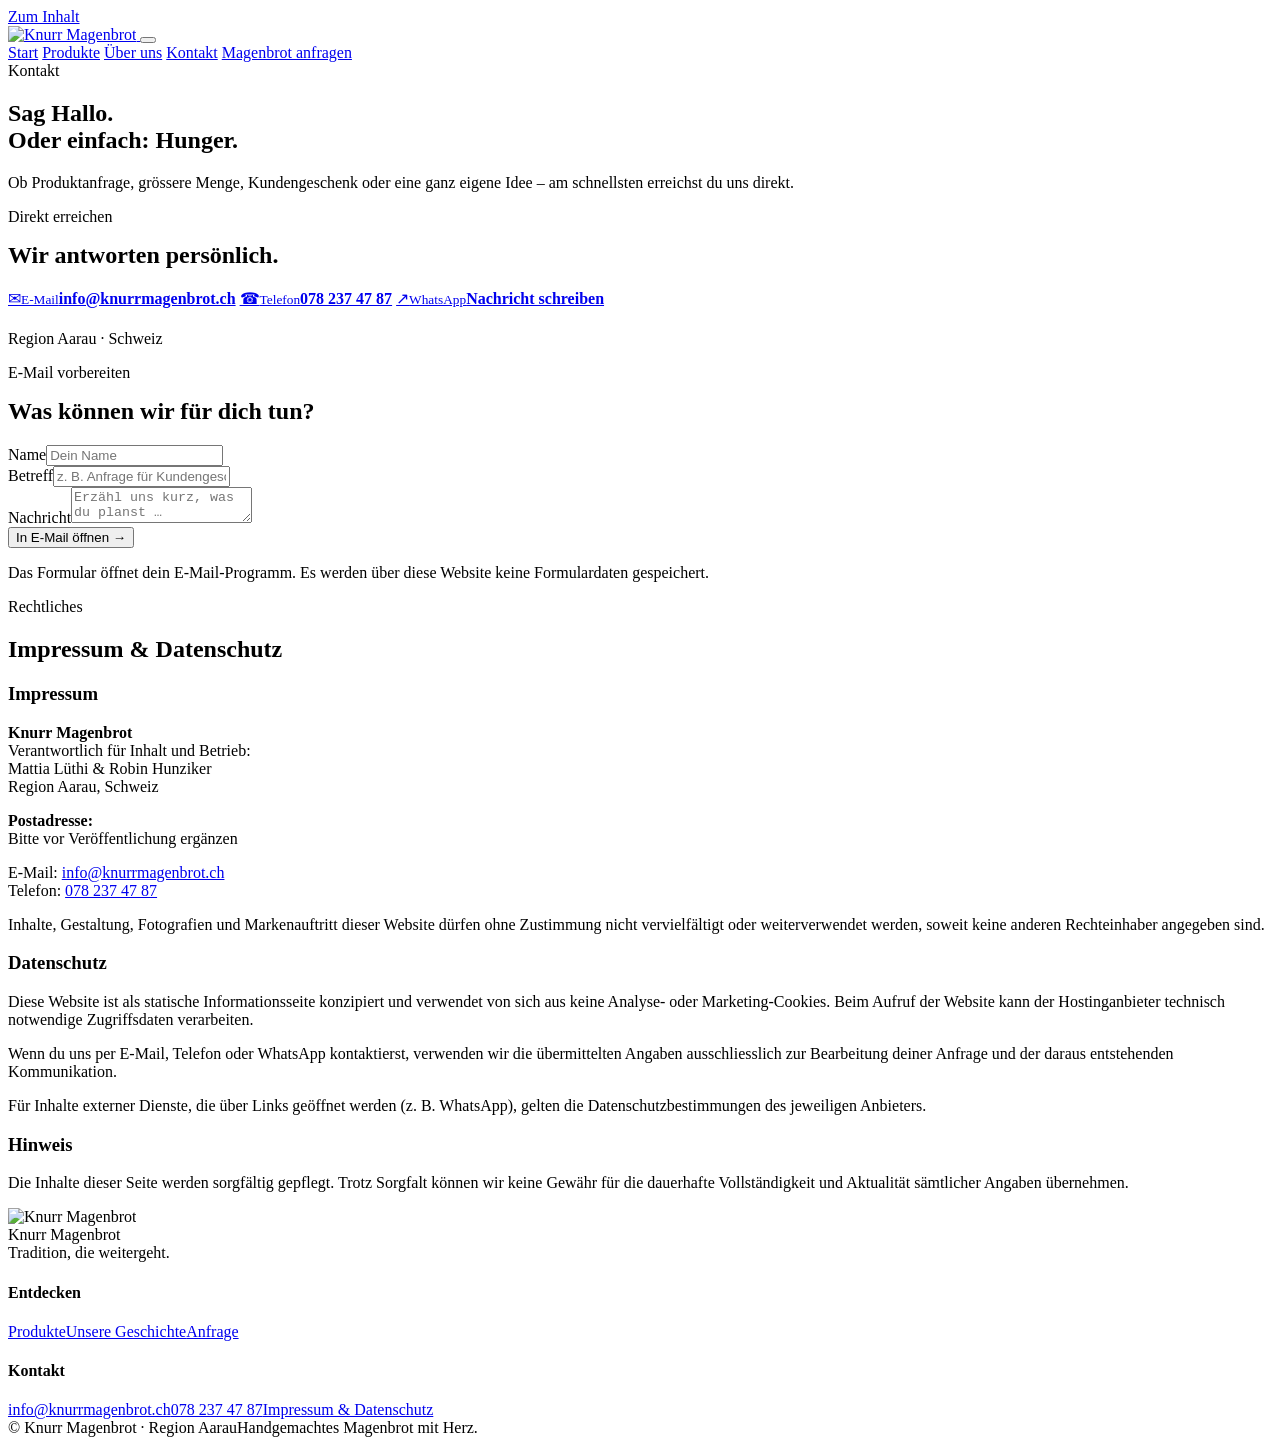
==== kontakt.html @ 4720be63 "Add files via upload" ====
<!doctype html>
<html lang="de">
<head>
  <meta charset="utf-8">
  <meta name="viewport" content="width=device-width,initial-scale=1">
  <meta name="theme-color" content="#5b0013">
  <meta name="description" content="Kontaktiere Knurr Magenbrot per E-Mail, Telefon oder WhatsApp.">
  <title>Kontakt | Knurr Magenbrot</title>
  <link rel="icon" href="assets/img/bear.webp">
  <link rel="stylesheet" href="assets/css/styles.css">
</head>
<body data-page="contact">
<a class="skip-link" href="#main">Zum Inhalt</a>
<header class="site-header">
  <div class="container nav">
    <a class="brand" href="index.html" aria-label="Knurr Magenbrot – Startseite">
      <img class="brand-logo" src="assets/img/logo-transparent.webp" alt="Knurr Magenbrot">
    </a>
    <button class="menu-btn" aria-label="Navigation öffnen" aria-expanded="false"><span></span></button>
    <nav class="nav-links" aria-label="Hauptnavigation">
      <a href="index.html" data-nav="home">Start</a>
      <a href="produkte.html" data-nav="products">Produkte</a>
      <a href="ueber-uns.html" data-nav="about">Über uns</a>
      <a href="kontakt.html" data-nav="contact">Kontakt</a>
      <a class="nav-cta" href="kontakt.html#anfrage">Magenbrot anfragen</a>
    </nav>
  </div>
</header>
<main id="main">
<section class="subhero"><div class="container subhero-grid"><div class="reveal"><span class="eyebrow">Kontakt</span><h1 class="h1">Sag Hallo.<br>Oder einfach: <span class="gold">Hunger.</span></h1><p class="lead">Ob Produktanfrage, grössere Menge, Kundengeschenk oder eine ganz eigene Idee – am schnellsten erreichst du uns direkt.</p></div></div></section>

<section class="section" id="anfrage"><div class="container contact-grid">
  <div class="panel contact-card reveal"><span class="eyebrow">Direkt erreichen</span><h2 class="h3" style="margin-top:1rem">Wir antworten persönlich.</h2>
    <a class="contact-method" href="mailto:info@knurrmagenbrot.ch"><span class="contact-icon">✉</span><span><small>E-Mail</small><strong>info@knurrmagenbrot.ch</strong></span></a>
    <a class="contact-method" href="tel:+41782374787"><span class="contact-icon">☎</span><span><small>Telefon</small><strong>078 237 47 87</strong></span></a>
    <a class="contact-method" href="https://wa.me/41782374787?text=Hallo%20Knurr%2C%20ich%20habe%20eine%20Anfrage%20zu%20eurem%20Magenbrot." target="_blank" rel="noopener"><span class="contact-icon">↗</span><span><small>WhatsApp</small><strong>Nachricht schreiben</strong></span></a>
    <p class="muted" style="margin-top:1.4rem">Region Aarau · Schweiz</p>
  </div>
  <form class="panel form reveal" id="contact-form"><span class="eyebrow">E-Mail vorbereiten</span><h2 class="h3" style="margin-top:1rem">Was können wir für dich tun?</h2>
    <div class="field"><label for="name">Name</label><input id="name" name="name" autocomplete="name" required placeholder="Dein Name"></div>
    <div class="field"><label for="subject">Betreff</label><input id="subject" name="subject" required placeholder="z. B. Anfrage für Kundengeschenke"></div>
    <div class="field"><label for="message">Nachricht</label><textarea id="message" name="message" required placeholder="Erzähl uns kurz, was du planst …"></textarea></div>
    <button class="btn btn-primary" type="submit">In E-Mail öffnen <span class="arrow">→</span></button>
    <p class="form-note">Das Formular öffnet dein E-Mail-Programm. Es werden über diese Website keine Formulardaten gespeichert.</p>
  </form>
</div></section>

<section class="section-sm"><div class="container panel legal reveal" id="impressum">
  <span class="eyebrow">Rechtliches</span><h2>Impressum & Datenschutz</h2>
  <div class="legal-grid">
    <div><h3>Impressum</h3><p><strong>Knurr Magenbrot</strong><br>Verantwortlich für Inhalt und Betrieb:<br>Mattia Lüthi & Robin Hunziker<br>Region Aarau, Schweiz</p><p><strong>Postadresse:</strong><br><span class="legal-todo">Bitte vor Veröffentlichung ergänzen</span></p><p>E-Mail: <a class="gold" href="mailto:info@knurrmagenbrot.ch">info@knurrmagenbrot.ch</a><br>Telefon: <a class="gold" href="tel:+41782374787">078 237 47 87</a></p><p>Inhalte, Gestaltung, Fotografien und Markenauftritt dieser Website dürfen ohne Zustimmung nicht vervielfältigt oder weiterverwendet werden, soweit keine anderen Rechteinhaber angegeben sind.</p></div>
    <div><h3>Datenschutz</h3><p>Diese Website ist als statische Informationsseite konzipiert und verwendet von sich aus keine Analyse- oder Marketing-Cookies. Beim Aufruf der Website kann der Hostinganbieter technisch notwendige Zugriffsdaten verarbeiten.</p><p>Wenn du uns per E-Mail, Telefon oder WhatsApp kontaktierst, verwenden wir die übermittelten Angaben ausschliesslich zur Bearbeitung deiner Anfrage und der daraus entstehenden Kommunikation.</p><p>Für Inhalte externer Dienste, die über Links geöffnet werden (z. B. WhatsApp), gelten die Datenschutzbestimmungen des jeweiligen Anbieters.</p><h3>Hinweis</h3><p>Die Inhalte dieser Seite werden sorgfältig gepflegt. Trotz Sorgfalt können wir keine Gewähr für die dauerhafte Vollständigkeit und Aktualität sämtlicher Angaben übernehmen.</p></div>
  </div>
</div></section>
</main>
<footer class="footer">
  <div class="container">
    <div class="footer-grid">
      <div>
        <div class="footer-logo"><img src="assets/img/logo-transparent.webp" alt="Knurr Magenbrot"><div><div class="footer-tag">Knurr Magenbrot</div><div class="muted">Tradition, die weitergeht.</div></div></div>
      </div>
      <div><h4>Entdecken</h4><a href="produkte.html">Produkte</a><a href="ueber-uns.html">Unsere Geschichte</a><a href="kontakt.html#anfrage">Anfrage</a></div>
      <div><h4>Kontakt</h4><a href="mailto:info@knurrmagenbrot.ch">info@knurrmagenbrot.ch</a><a href="tel:+41782374787">078 237 47 87</a><a href="kontakt.html#impressum">Impressum & Datenschutz</a></div>
    </div>
    <div class="footer-bottom"><span>© <span data-year></span> Knurr Magenbrot · Region Aarau</span><span>Handgemachtes Magenbrot mit Herz.</span></div>
  </div>
</footer>
<script src="assets/js/main.js"></script>
</body>
</html>
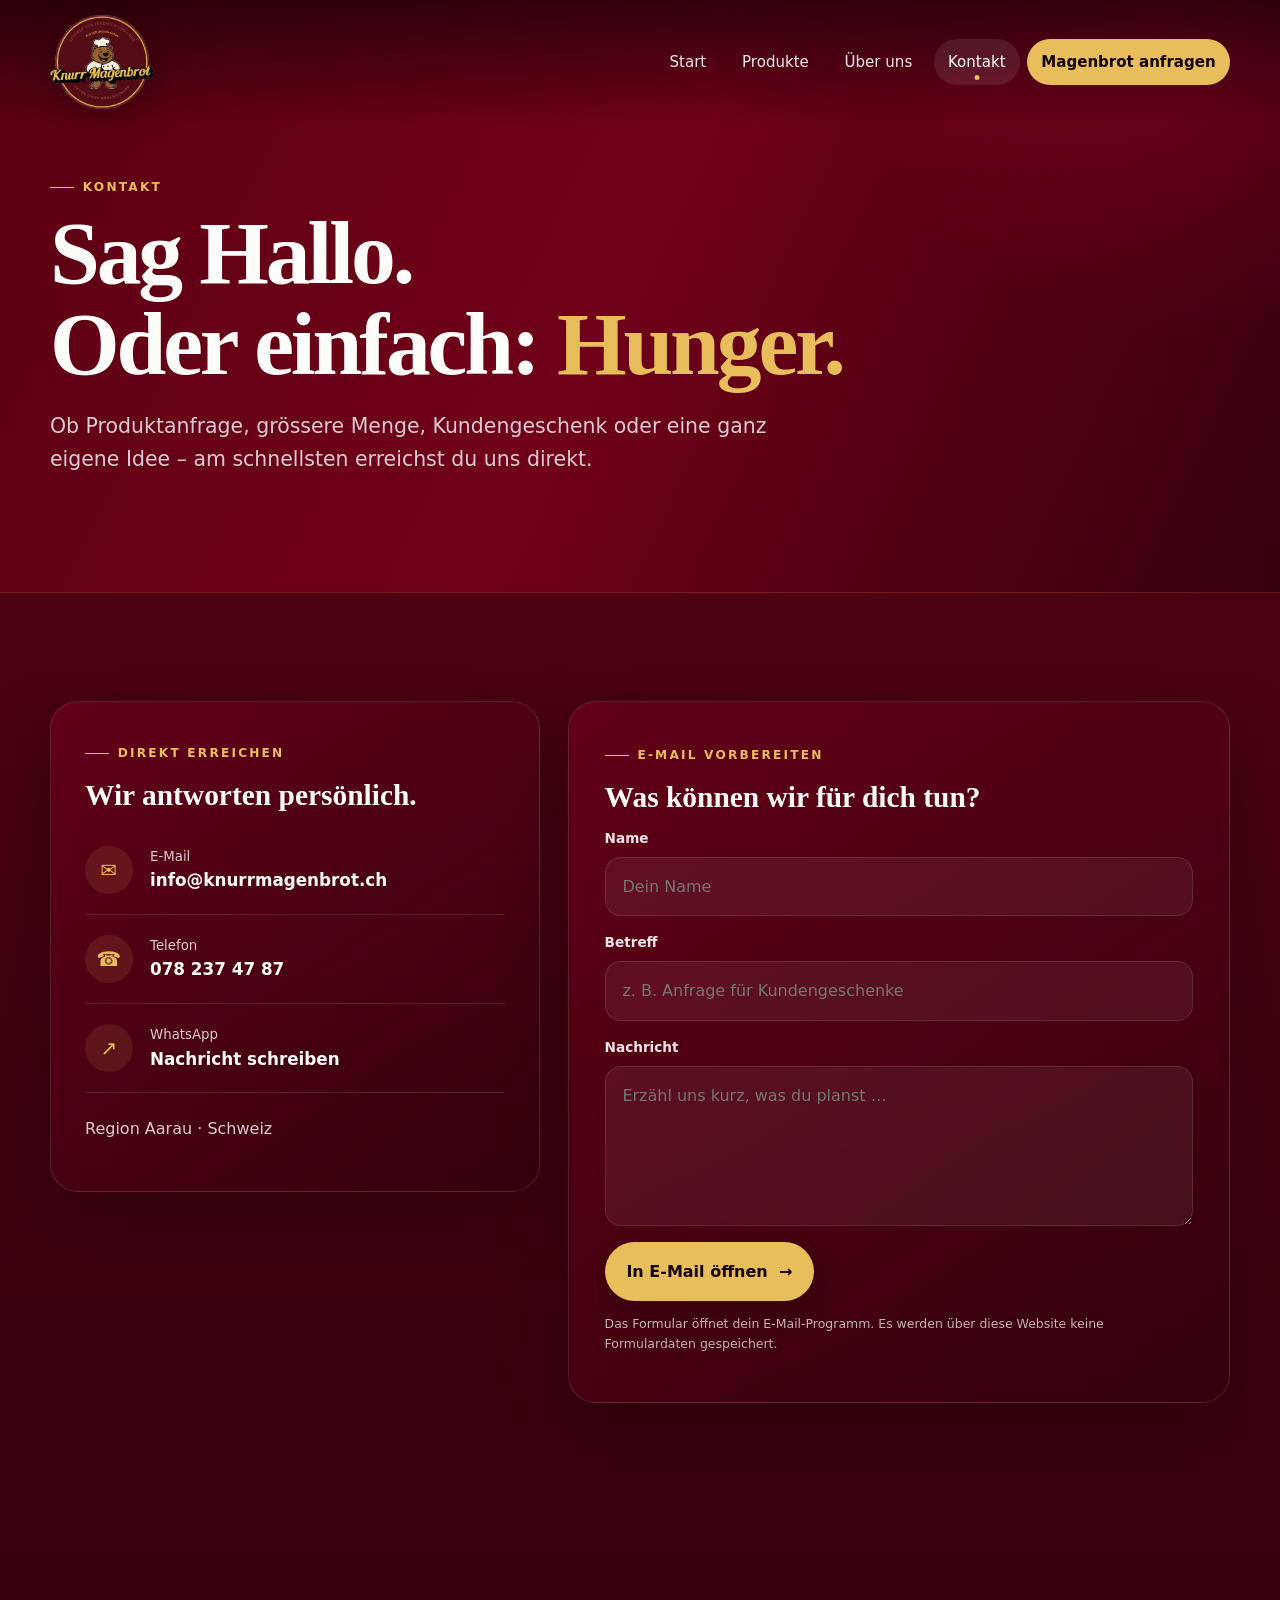
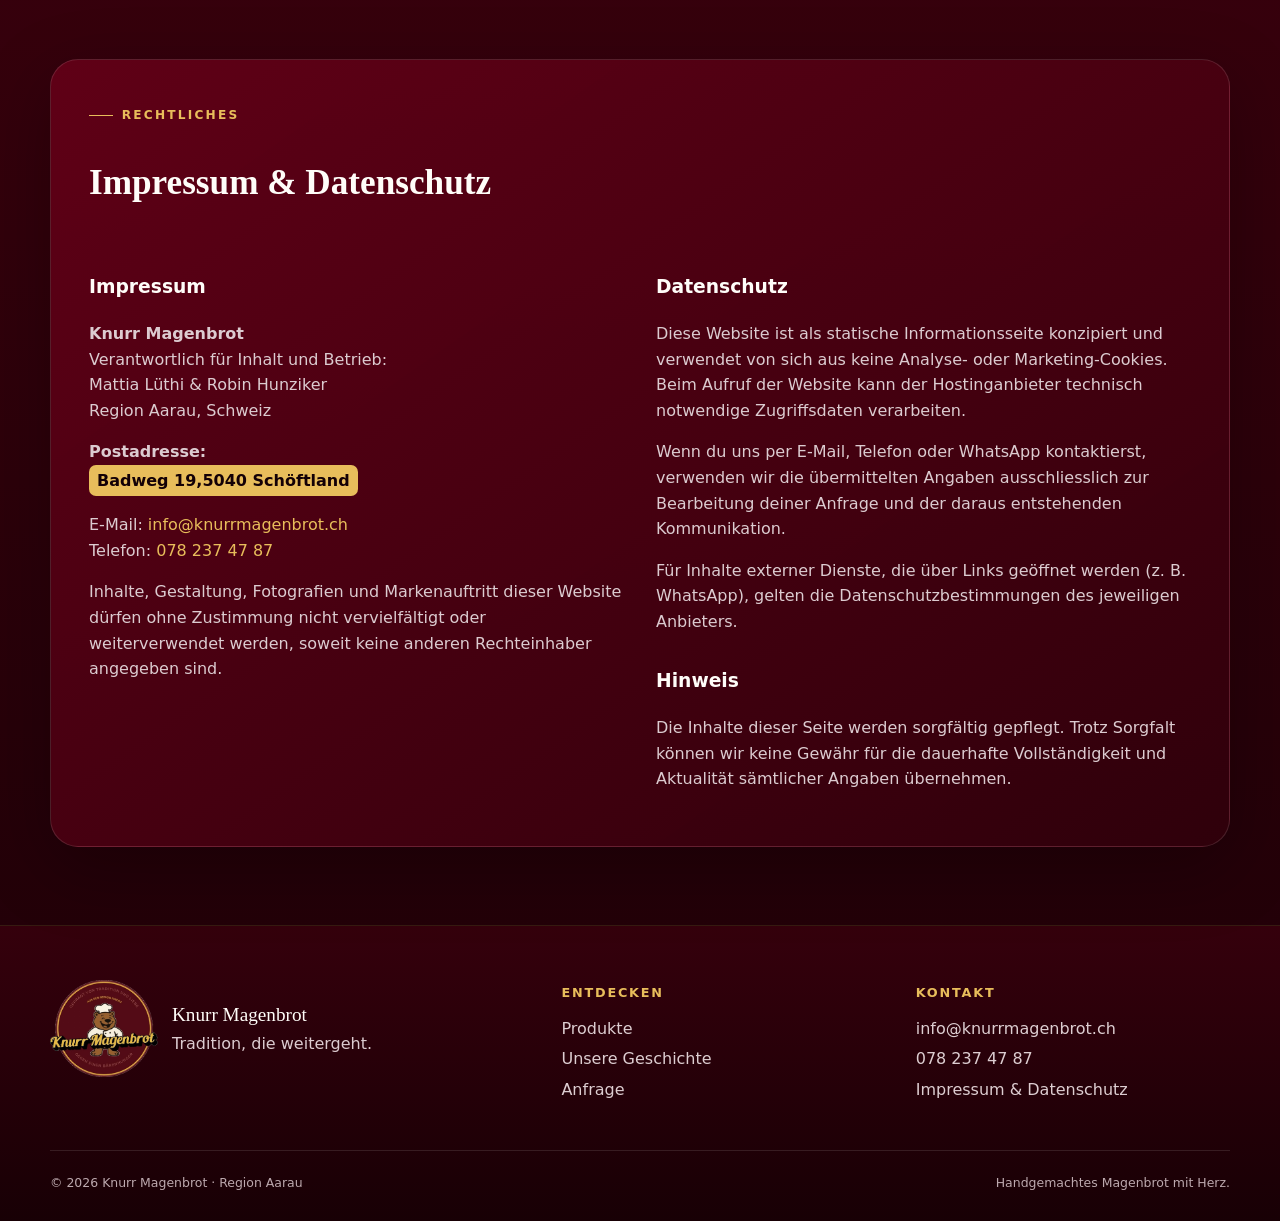
==== commit a8cd5f60: "Update address in Impressum section of kontakt.html" ====
--- a/kontakt.html
+++ b/kontakt.html
@@ -48,7 +48,7 @@
 <section class="section-sm"><div class="container panel legal reveal" id="impressum">
   <span class="eyebrow">Rechtliches</span><h2>Impressum & Datenschutz</h2>
   <div class="legal-grid">
-    <div><h3>Impressum</h3><p><strong>Knurr Magenbrot</strong><br>Verantwortlich für Inhalt und Betrieb:<br>Mattia Lüthi & Robin Hunziker<br>Region Aarau, Schweiz</p><p><strong>Postadresse:</strong><br><span class="legal-todo">Bitte vor Veröffentlichung ergänzen</span></p><p>E-Mail: <a class="gold" href="mailto:info@knurrmagenbrot.ch">info@knurrmagenbrot.ch</a><br>Telefon: <a class="gold" href="tel:+41782374787">078 237 47 87</a></p><p>Inhalte, Gestaltung, Fotografien und Markenauftritt dieser Website dürfen ohne Zustimmung nicht vervielfältigt oder weiterverwendet werden, soweit keine anderen Rechteinhaber angegeben sind.</p></div>
+    <div><h3>Impressum</h3><p><strong>Knurr Magenbrot</strong><br>Verantwortlich für Inhalt und Betrieb:<br>Mattia Lüthi & Robin Hunziker<br>Region Aarau, Schweiz</p><p><strong>Postadresse:</strong><br><span class="legal-todo">Badweg 19,5040 Schöftland</span></p><p>E-Mail: <a class="gold" href="mailto:info@knurrmagenbrot.ch">info@knurrmagenbrot.ch</a><br>Telefon: <a class="gold" href="tel:+41782374787">078 237 47 87</a></p><p>Inhalte, Gestaltung, Fotografien und Markenauftritt dieser Website dürfen ohne Zustimmung nicht vervielfältigt oder weiterverwendet werden, soweit keine anderen Rechteinhaber angegeben sind.</p></div>
     <div><h3>Datenschutz</h3><p>Diese Website ist als statische Informationsseite konzipiert und verwendet von sich aus keine Analyse- oder Marketing-Cookies. Beim Aufruf der Website kann der Hostinganbieter technisch notwendige Zugriffsdaten verarbeiten.</p><p>Wenn du uns per E-Mail, Telefon oder WhatsApp kontaktierst, verwenden wir die übermittelten Angaben ausschliesslich zur Bearbeitung deiner Anfrage und der daraus entstehenden Kommunikation.</p><p>Für Inhalte externer Dienste, die über Links geöffnet werden (z. B. WhatsApp), gelten die Datenschutzbestimmungen des jeweiligen Anbieters.</p><h3>Hinweis</h3><p>Die Inhalte dieser Seite werden sorgfältig gepflegt. Trotz Sorgfalt können wir keine Gewähr für die dauerhafte Vollständigkeit und Aktualität sämtlicher Angaben übernehmen.</p></div>
   </div>
 </div></section>
@@ -67,4 +67,4 @@
 </footer>
 <script src="assets/js/main.js"></script>
 </body>
-</html>+</html>
--- a/assets/css/styles.css
+++ b/assets/css/styles.css
@@ -0,0 +1,95 @@
+/* KNURR Magenbrot — v3
+   Hauptfarbe: #5b0013. Dunkel, edel, klar. Keine dekorativ herumschwirrenden Bären.
+*/
+:root{
+  --red:#5b0013;
+  --red-light:#79031f;
+  --red-dark:#33000b;
+  --red-deep:#1d0007;
+  --ink:#130006;
+  --white:#fffdf9;
+  --ivory:#f7f1e8;
+  --muted:#dccbd0;
+  --gold:#e8bd5b;
+  --gold-2:#f4d783;
+  --line:rgba(255,255,255,.11);
+  --shadow:0 24px 80px rgba(0,0,0,.35);
+  --radius:28px;
+  --serif:Georgia,'Times New Roman',serif;
+  --sans:Inter,ui-sans-serif,system-ui,-apple-system,BlinkMacSystemFont,'Segoe UI',sans-serif;
+}
+*{box-sizing:border-box}
+html{scroll-behavior:smooth;background:var(--red-deep)}
+body{margin:0;background:linear-gradient(180deg,var(--red) 0%,#45000f 30%,var(--red-deep) 100%);color:var(--white);font-family:var(--sans);line-height:1.6;overflow-x:hidden}
+a{color:inherit;text-decoration:none}
+img{display:block;max-width:100%}
+button,input,textarea{font:inherit}
+::selection{background:var(--gold);color:var(--ink)}
+
+.skip-link{position:fixed;left:1rem;top:-5rem;z-index:9999;background:var(--gold);color:var(--ink);padding:.8rem 1rem;border-radius:999px;font-weight:800}.skip-link:focus{top:1rem}
+.container{width:min(1180px,calc(100% - 40px));margin-inline:auto}
+.section{padding:108px 0;position:relative}.section-sm{padding:78px 0;position:relative}
+.eyebrow{display:inline-flex;align-items:center;gap:.55rem;text-transform:uppercase;letter-spacing:.18em;font-size:.76rem;font-weight:900;color:var(--gold)}.eyebrow::before{content:'';width:24px;height:1px;background:currentColor}
+.display{font-family:var(--serif);font-weight:600;line-height:.98;letter-spacing:-.045em;font-size:clamp(3.4rem,8vw,7.6rem);margin:.5rem 0 1.2rem}
+.h1{font-family:var(--serif);font-weight:600;line-height:1.02;letter-spacing:-.035em;font-size:clamp(3rem,7vw,6.4rem);margin:.6rem 0 1.25rem}
+.h2{font-family:var(--serif);font-weight:600;line-height:1.08;letter-spacing:-.03em;font-size:clamp(2.35rem,5vw,4.8rem);margin:.4rem 0 1rem}
+.h3{font-family:var(--serif);font-size:clamp(1.55rem,2.3vw,2.15rem);line-height:1.15;margin:.2rem 0 .8rem}
+.lead{font-size:clamp(1.08rem,1.8vw,1.28rem);color:var(--muted);max-width:720px}.gold{color:var(--gold)}.muted{color:var(--muted)}
+
+/* NAV */
+.site-header{position:fixed;inset:0 0 auto;z-index:1000;padding:15px 0;transition:.28s ease;background:linear-gradient(180deg,rgba(20,0,5,.68),transparent)}
+.site-header.scrolled{padding:7px 0;background:rgba(66,0,15,.94);backdrop-filter:blur(18px);border-bottom:1px solid rgba(232,189,91,.15);box-shadow:0 10px 38px rgba(12,0,4,.25)}
+.nav{display:flex;align-items:center;justify-content:space-between;gap:24px}.brand{display:flex;align-items:center;min-width:94px}.brand-logo{width:104px;height:auto;object-fit:contain;filter:drop-shadow(0 10px 18px rgba(0,0,0,.3));transition:width .25s ease}.site-header.scrolled .brand-logo{width:86px}
+.nav-links{display:flex;align-items:center;gap:7px}.nav-links a{position:relative;padding:.7rem .9rem;border-radius:999px;font-size:.94rem;color:#f3e8eb;transition:.2s}.nav-links a:hover,.nav-links a.active{background:rgba(255,255,255,.09);color:#fff}.nav-links a.active::after{content:'';position:absolute;left:50%;bottom:5px;width:5px;height:5px;border-radius:50%;background:var(--gold);transform:translateX(-50%)}
+.nav-cta{background:var(--gold)!important;color:var(--ink)!important;font-weight:850}.nav-cta:hover{background:var(--gold-2)!important;transform:translateY(-1px)}
+.menu-btn{display:none;width:44px;height:44px;border:1px solid var(--line);background:rgba(255,255,255,.06);border-radius:50%;color:#fff;align-items:center;justify-content:center;cursor:pointer;position:relative}.menu-btn span,.menu-btn::before,.menu-btn::after{content:'';width:18px;height:1.5px;background:currentColor;display:block;position:absolute;transition:.2s}.menu-btn::before{transform:translateY(-6px)}.menu-btn::after{transform:translateY(6px)}.menu-btn.open span{opacity:0}.menu-btn.open::before{transform:rotate(45deg)}.menu-btn.open::after{transform:rotate(-45deg)}
+
+/* BUTTONS */
+.actions{display:flex;flex-wrap:wrap;gap:12px;margin-top:2rem}.btn{display:inline-flex;align-items:center;justify-content:center;gap:.7rem;padding:1rem 1.3rem;border-radius:999px;border:1px solid var(--line);font-weight:850;transition:.22s;cursor:pointer}.btn:hover{transform:translateY(-2px)}.btn-primary{background:var(--gold);color:var(--ink);border-color:transparent;box-shadow:0 12px 32px rgba(0,0,0,.24)}.btn-primary:hover{background:var(--gold-2)}.btn-secondary,.btn-ghost{background:rgba(255,255,255,.06);color:#fff;border-color:rgba(255,255,255,.22);backdrop-filter:blur(8px)}.btn-secondary:hover,.btn-ghost:hover{background:rgba(255,255,255,.11)}.arrow{transition:.2s}.btn:hover .arrow{transform:translateX(4px)}
+
+/* HOME HERO — bewusst schlicht wie die ursprüngliche KNURR-Seite */
+.hero-simple{min-height:100svh;display:grid;place-items:center;position:relative;overflow:hidden;padding:140px 0 90px;background:#160006}
+.hero-backdrop{position:absolute;inset:0;background-image:linear-gradient(180deg,rgba(26,0,7,.35),rgba(34,0,9,.42) 48%,rgba(91,0,19,.82) 100%),url('../img/hero-magenbrot.webp');background-position:center;background-size:cover;transform:scale(1.015)}
+.hero-backdrop::after{content:'';position:absolute;inset:0;background:radial-gradient(circle at center,transparent 10%,rgba(19,0,6,.18) 55%,rgba(19,0,6,.6) 100%)}
+.hero-center{position:relative;z-index:2;text-align:center;display:flex;flex-direction:column;align-items:center;text-shadow:0 4px 30px rgba(0,0,0,.5)}
+.hero-region{margin:0 0 10px;text-transform:uppercase;letter-spacing:.24em;font-weight:900;font-size:.78rem;color:var(--gold)}
+.hero-brand{font-family:var(--serif);font-size:clamp(5.4rem,15vw,12rem);letter-spacing:.03em;line-height:.78;margin:.1em 0 .16em;color:#fffdf9;font-weight:700}
+.hero-tagline{font-family:var(--serif);font-size:clamp(1.45rem,3.4vw,3rem);line-height:1.1;margin:0;color:#fff;max-width:900px;font-weight:600}
+.hero-actions{justify-content:center;margin-top:2.3rem;text-shadow:none}.hero-fade{position:absolute;z-index:1;left:0;right:0;bottom:-1px;height:180px;background:linear-gradient(transparent,var(--red))}
+.intro-strip{background:var(--red)}.intro-centered{text-align:center;max-width:860px}.intro-centered .lead{margin:0 auto}.product-section{background:linear-gradient(180deg,var(--red),#4b0010 55%,#36000c)}.section-heading{margin-top:.5rem}
+
+/* PANELS / CARDS */
+.panel{background:linear-gradient(145deg,rgba(104,0,25,.84),rgba(49,0,11,.88));border:1px solid rgba(255,255,255,.12);border-radius:var(--radius);box-shadow:0 22px 70px rgba(0,0,0,.25)}
+.grid-3{display:grid;grid-template-columns:repeat(3,1fr);gap:18px}.grid-4{display:grid;grid-template-columns:repeat(4,1fr);gap:18px}.grid-2{display:grid;grid-template-columns:repeat(2,1fr);gap:24px}
+.value-card{padding:28px}.value-card .num{font-family:var(--serif);font-size:2.4rem;color:var(--gold);line-height:1;margin-bottom:1rem}.value-card p{color:var(--muted);margin-bottom:0}
+.product-preview{display:grid;grid-template-columns:repeat(4,1fr);gap:18px;margin-top:2.4rem}.product-mini{position:relative;min-height:470px;overflow:hidden;padding:24px;display:flex;flex-direction:column;justify-content:flex-end;isolation:isolate;transition:.3s}.product-mini::before{content:'';position:absolute;inset:0;background:linear-gradient(to top,rgba(31,0,8,.97) 3%,rgba(41,0,10,.25) 64%);z-index:-1}.product-mini img{position:absolute;inset:0;width:100%;height:100%;object-fit:cover;z-index:-2;transition:.55s cubic-bezier(.2,.7,.2,1)}.product-mini:hover img{transform:scale(1.045)}.product-mini .flavour{color:var(--gold);font-size:.78rem;text-transform:uppercase;letter-spacing:.14em;font-weight:900}.product-mini h3{margin:.4rem 0 .2rem;font-size:1.7rem}.product-mini p{margin:0;color:#e1d2d5;font-size:.9rem}
+.story-split{display:grid;grid-template-columns:1.04fr .96fr;gap:54px;align-items:center}.story-image{position:relative}.story-image img{width:100%;border-radius:var(--radius);box-shadow:var(--shadow);filter:saturate(.95) contrast(1.04)}.story-image::after{content:'';position:absolute;inset:auto -18px -18px 18%;height:62%;border:1px solid rgba(232,189,91,.35);border-radius:var(--radius);z-index:-1}
+.section-red-dark{background:linear-gradient(125deg,#5b0013 0%,#6a0019 45%,#35000c 100%)}
+.b2b{padding:64px;display:grid;grid-template-columns:1fr;gap:30px;align-items:center;background:linear-gradient(105deg,rgba(91,0,19,.97),rgba(55,0,13,.76)),url('../img/family_photo.webp') center 42%/cover;min-height:420px;overflow:hidden}.b2b>div{max-width:770px}.b2b .lead{color:#f0e3e7}.b2b-clean{position:relative}.b2b-clean::after{content:'';position:absolute;inset:0;background:linear-gradient(90deg,transparent 40%,rgba(91,0,19,.14));pointer-events:none}
+
+/* SUBPAGE HERO */
+.subhero{padding:170px 0 96px;position:relative;overflow:hidden;border-bottom:1px solid rgba(232,189,91,.13);background:linear-gradient(115deg,#5b0013 0%,#700019 48%,#35000c 100%)}.subhero::after{content:'';position:absolute;width:720px;height:720px;border-radius:50%;right:-250px;top:-360px;background:radial-gradient(circle,rgba(174,0,48,.38),transparent 65%)}.subhero-grid{display:grid;grid-template-columns:1fr;gap:40px;align-items:center;position:relative;z-index:2}.subhero-grid>div{max-width:900px}
+
+/* PRODUCT PAGE */
+.product-row{display:grid;grid-template-columns:.9fr 1.1fr;gap:56px;align-items:center;padding:70px 0;border-bottom:1px solid var(--line)}.product-row:nth-child(even){grid-template-columns:1.1fr .9fr}.product-row:nth-child(even) .product-shot{order:2}.product-shot{min-height:570px;border-radius:var(--radius);overflow:hidden;background:#280009;display:flex;align-items:center;justify-content:center;position:relative;border:1px solid rgba(232,189,91,.18);box-shadow:0 28px 72px rgba(17,0,5,.28)}.product-shot img{width:100%;height:100%;object-fit:cover;position:absolute;inset:0}.product-shot.photo::after{content:'';position:absolute;inset:0;pointer-events:none;background:linear-gradient(180deg,rgba(91,0,19,.05),transparent 42%,rgba(18,0,6,.16));box-shadow:inset 0 0 90px rgba(91,0,19,.12)}.product-copy{padding:20px}.pill{display:inline-flex;padding:.42rem .72rem;border:1px solid rgba(232,189,91,.34);border-radius:999px;color:var(--gold);font-size:.78rem;font-weight:850;text-transform:uppercase;letter-spacing:.12em}.taste{display:flex;gap:8px;flex-wrap:wrap;margin:1.4rem 0}.taste span{padding:.5rem .7rem;border-radius:999px;background:rgba(255,255,255,.07);color:#eee1e5;font-size:.85rem}
+
+/* ABOUT */
+.timeline{position:relative;margin-top:42px}.timeline::before{content:'';position:absolute;left:26px;top:5px;bottom:5px;width:1px;background:linear-gradient(var(--gold),rgba(232,189,91,.08))}.timeline-item{position:relative;padding:0 0 42px 82px}.timeline-item:last-child{padding-bottom:0}.timeline-dot{position:absolute;left:14px;top:3px;width:25px;height:25px;border:1px solid rgba(232,189,91,.6);border-radius:50%;background:#4d0011;box-shadow:0 0 0 8px rgba(232,189,91,.05)}.timeline-dot::after{content:'';position:absolute;inset:7px;border-radius:50%;background:var(--gold)}.timeline-item h3{margin:0 0 .35rem}.timeline-item p{margin:0;color:var(--muted);max-width:720px}.people{display:grid;grid-template-columns:repeat(2,1fr);gap:20px}.person{padding:38px;position:relative;overflow:hidden}.person::after{content:'KNURR';position:absolute;right:-15px;bottom:-36px;font-family:var(--serif);font-size:7rem;font-weight:900;color:rgba(255,255,255,.03);transform:rotate(-8deg)}.person-label{color:var(--gold);font-size:.78rem;text-transform:uppercase;letter-spacing:.16em;font-weight:900}.person p{color:var(--muted);max-width:520px}
+
+/* CONTACT */
+.contact-grid{display:grid;grid-template-columns:.85fr 1.15fr;gap:28px;align-items:start}.contact-card{padding:34px}.contact-method{display:flex;align-items:center;gap:17px;padding:20px 0;border-bottom:1px solid var(--line)}.contact-method:last-child{border-bottom:0}.contact-icon{width:48px;height:48px;border-radius:50%;display:grid;place-items:center;background:rgba(232,189,91,.11);color:var(--gold);font-size:1.25rem}.contact-method small{display:block;color:var(--muted)}.contact-method strong{font-size:1.05rem}.form{padding:36px}.field{display:grid;gap:.45rem;margin-bottom:16px}.field label{font-size:.85rem;color:#f2e4e8;font-weight:750}.field input,.field textarea{width:100%;border:1px solid var(--line);background:rgba(255,255,255,.06);color:#fff;border-radius:16px;padding:1rem 1.05rem;outline:none;transition:.2s}.field input:focus,.field textarea:focus{border-color:rgba(232,189,91,.58);box-shadow:0 0 0 4px rgba(232,189,91,.08)}.field textarea{min-height:160px;resize:vertical}.form-note{font-size:.78rem;color:#c7afb6}.legal{margin-top:70px;padding:38px}.legal h2{font-family:var(--serif);font-size:2.2rem}.legal h3{margin-top:2rem}.legal p,.legal li{color:var(--muted)}.legal-grid{display:grid;grid-template-columns:1fr 1fr;gap:32px}.legal-todo{display:inline-block;color:var(--ink);background:var(--gold);padding:.18rem .5rem;border-radius:7px;font-weight:900}
+
+/* FOOTER */
+.footer{border-top:1px solid rgba(232,189,91,.14);padding:54px 0 28px;background:linear-gradient(180deg,#35000c,#180005)}.footer-grid{display:grid;grid-template-columns:1.2fr .8fr .8fr;gap:40px}.footer-logo{display:flex;align-items:center;gap:14px}.footer-logo img{width:108px}.footer h4{margin:.2rem 0 .75rem;font-size:.8rem;text-transform:uppercase;letter-spacing:.14em;color:var(--gold)}.footer a{color:#ddcdd1;display:block;margin:.32rem 0}.footer a:hover{color:#fff}.footer-bottom{display:flex;justify-content:space-between;gap:18px;margin-top:42px;padding-top:22px;border-top:1px solid var(--line);font-size:.78rem;color:#bca8ae}.footer-tag{font-family:var(--serif);font-size:1.2rem}
+
+/* SCROLL REVEAL */
+.reveal{opacity:0;transform:translateY(20px);transition:opacity .7s ease,transform .7s ease}.reveal.visible{opacity:1;transform:none}
+
+@media (max-width:980px){
+  .nav-links{position:fixed;top:94px;left:20px;right:20px;display:none;flex-direction:column;align-items:stretch;padding:14px;background:rgba(70,0,16,.98);border:1px solid var(--line);border-radius:22px;box-shadow:var(--shadow)}.nav-links.open{display:flex}.nav-links a{text-align:center}.menu-btn{display:flex}.brand-logo{width:88px}.site-header.scrolled .brand-logo{width:78px}
+  .story-split,.subhero-grid,.contact-grid,.b2b{grid-template-columns:1fr}.product-preview,.grid-4{grid-template-columns:repeat(2,1fr)}.grid-3{grid-template-columns:1fr}.product-row,.product-row:nth-child(even){grid-template-columns:1fr;gap:18px}.product-row:nth-child(even) .product-shot{order:0}.product-shot{min-height:520px}.footer-grid{grid-template-columns:1fr 1fr}.footer-grid>div:first-child{grid-column:1/-1}.legal-grid{grid-template-columns:1fr}
+}
+@media (max-width:620px){
+  .container{width:min(100% - 28px,1180px)}.section{padding:78px 0}.section-sm{padding:58px 0}.h1{font-size:clamp(2.8rem,14vw,4.25rem)}.h2{font-size:clamp(2.15rem,11vw,3.4rem)}.hero-simple{min-height:92svh;padding:122px 0 72px}.hero-brand{font-size:clamp(4.3rem,26vw,7rem)}.hero-tagline{font-size:clamp(1.35rem,7vw,2rem);max-width:340px}.hero-actions{width:100%;padding:0 10px}.hero-actions .btn{width:100%}.product-preview,.grid-4,.grid-2,.people{grid-template-columns:1fr}.product-mini{min-height:470px}.b2b{padding:34px;min-height:390px}.product-shot{min-height:470px}.contact-card,.form,.legal,.person{padding:26px}.footer-grid{grid-template-columns:1fr}.footer-grid>div:first-child{grid-column:auto}.footer-bottom{flex-direction:column}.subhero{padding-top:132px}.actions .btn{width:100%}
+}
+@media (prefers-reduced-motion:reduce){*{scroll-behavior:auto!important;animation:none!important;transition:none!important}.reveal{opacity:1;transform:none}}
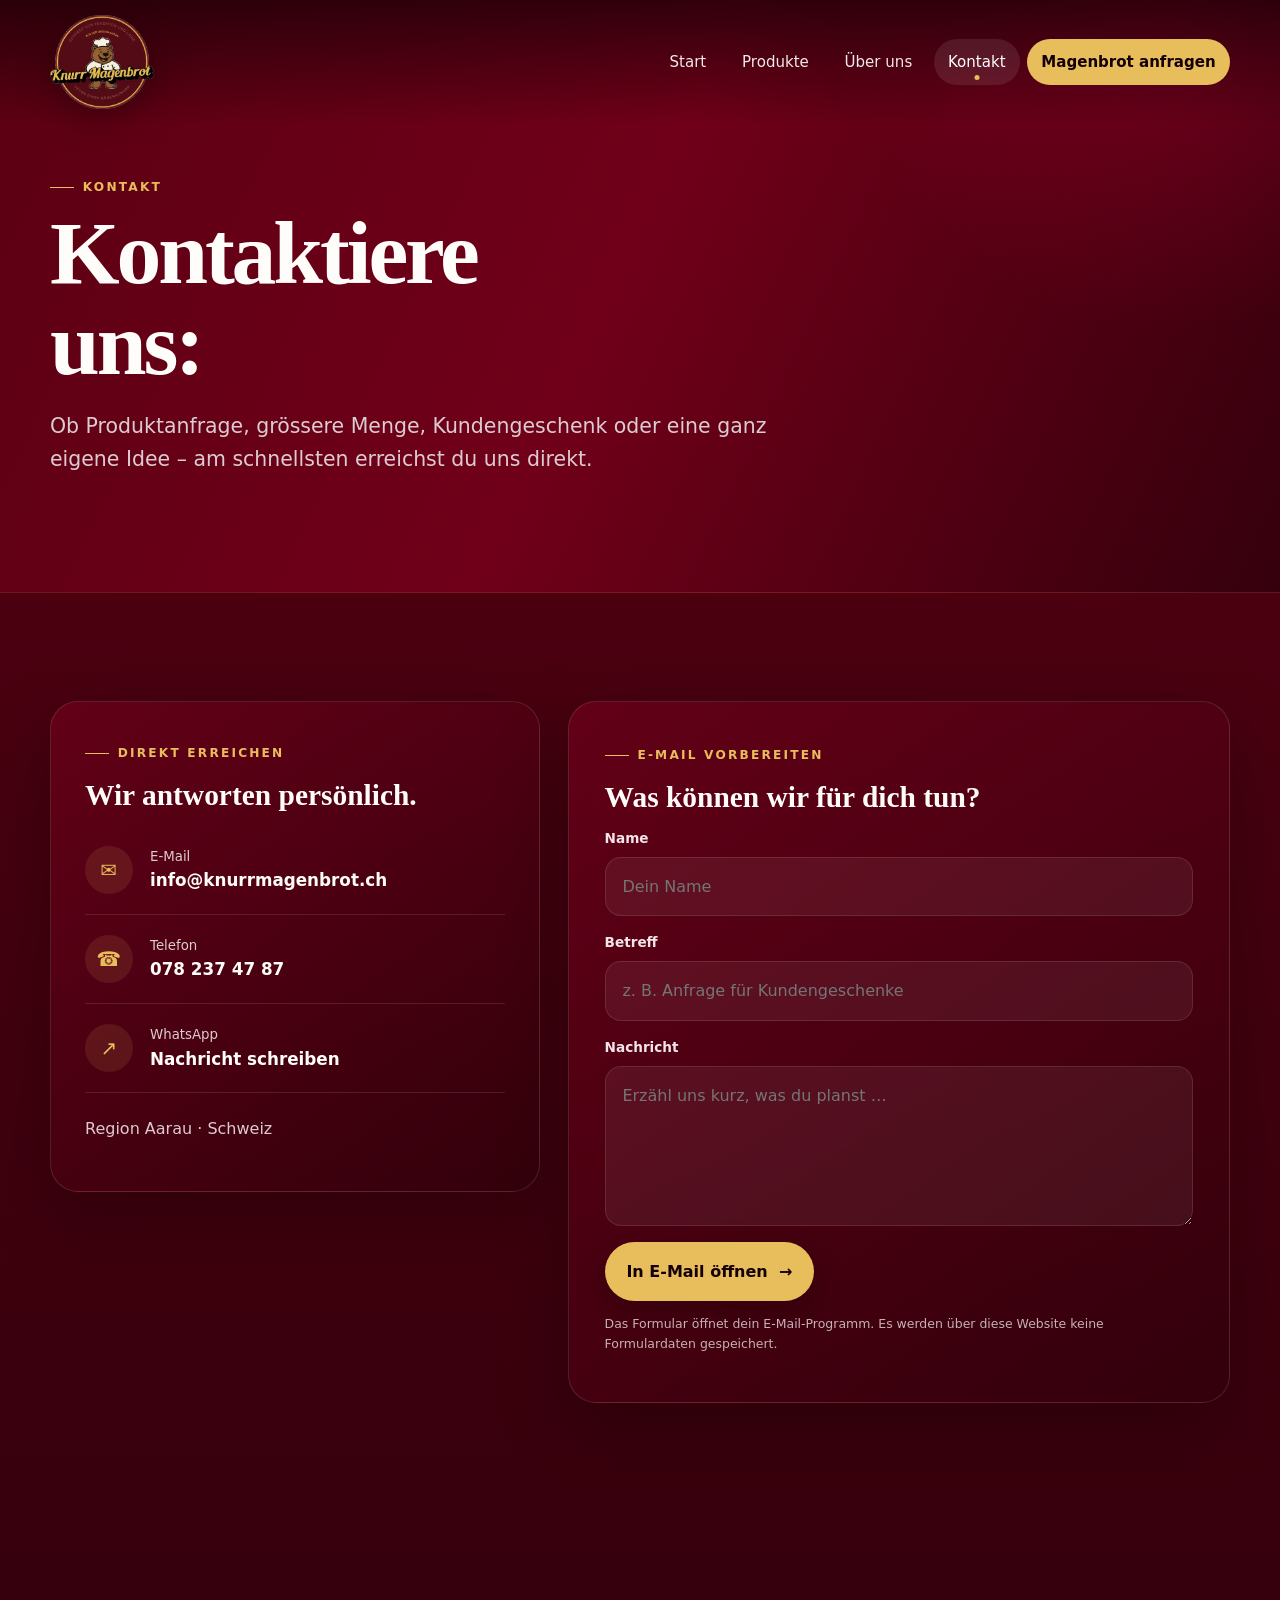
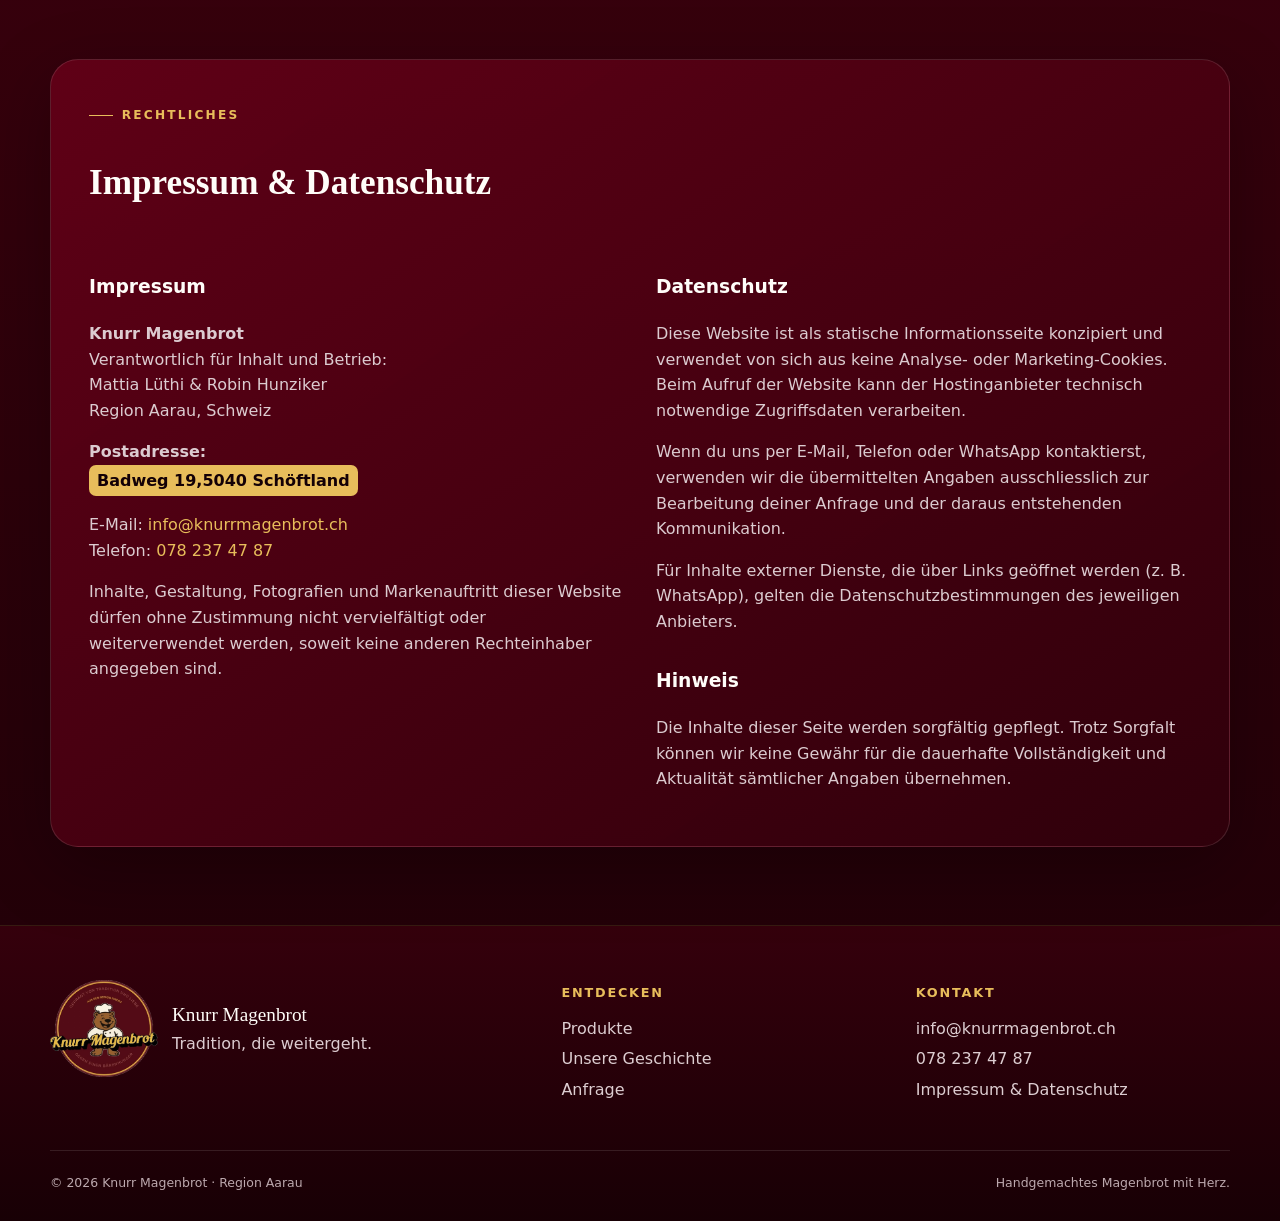
==== commit 045d3ce5: "Update contact section in kontakt.html" ====
--- a/kontakt.html
+++ b/kontakt.html
@@ -27,7 +27,7 @@
   </div>
 </header>
 <main id="main">
-<section class="subhero"><div class="container subhero-grid"><div class="reveal"><span class="eyebrow">Kontakt</span><h1 class="h1">Sag Hallo.<br>Oder einfach: <span class="gold">Hunger.</span></h1><p class="lead">Ob Produktanfrage, grössere Menge, Kundengeschenk oder eine ganz eigene Idee – am schnellsten erreichst du uns direkt.</p></div></div></section>
+<section class="subhero"><div class="container subhero-grid"><div class="reveal"><span class="eyebrow">Kontakt</span><h1 class="h1">Kontaktiere<br>uns: <span class=</span></h1><p class="lead">Ob Produktanfrage, grössere Menge, Kundengeschenk oder eine ganz eigene Idee – am schnellsten erreichst du uns direkt.</p></div></div></section>
 
 <section class="section" id="anfrage"><div class="container contact-grid">
   <div class="panel contact-card reveal"><span class="eyebrow">Direkt erreichen</span><h2 class="h3" style="margin-top:1rem">Wir antworten persönlich.</h2>
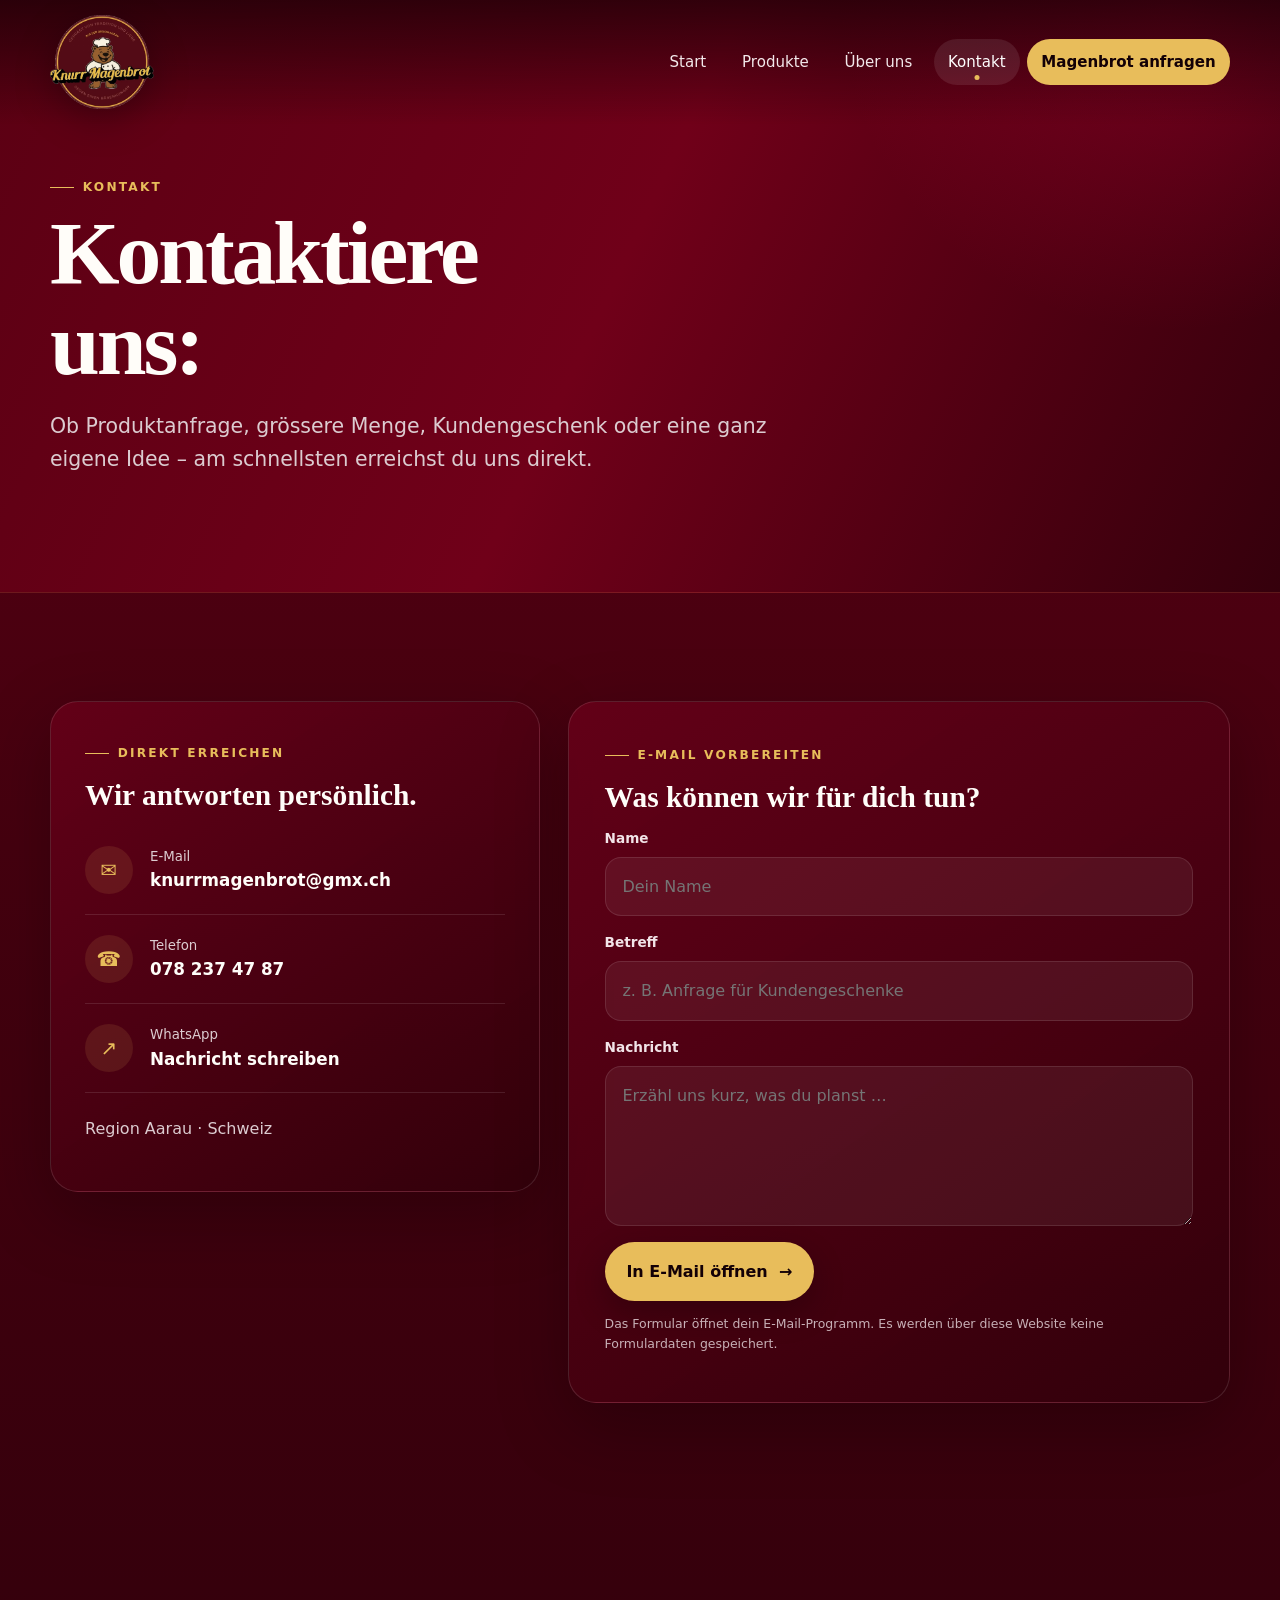
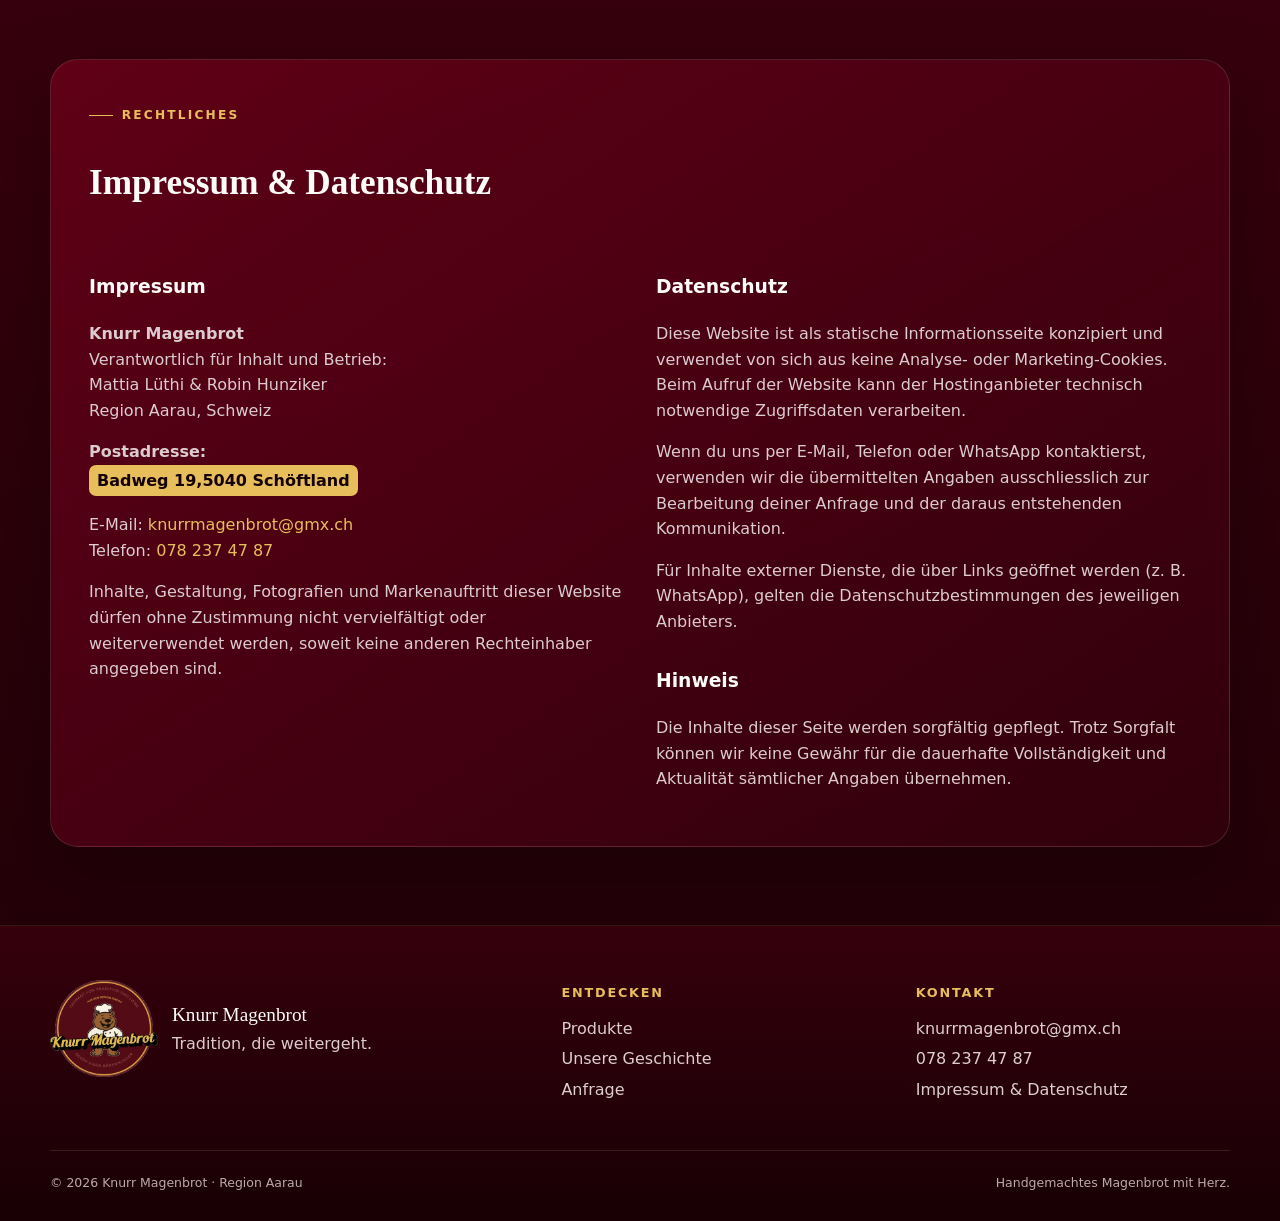
==== commit 3d916ca8: "Update contact email to new address" ====
--- a/kontakt.html
+++ b/kontakt.html
@@ -31,7 +31,7 @@
 
 <section class="section" id="anfrage"><div class="container contact-grid">
   <div class="panel contact-card reveal"><span class="eyebrow">Direkt erreichen</span><h2 class="h3" style="margin-top:1rem">Wir antworten persönlich.</h2>
-    <a class="contact-method" href="mailto:info@knurrmagenbrot.ch"><span class="contact-icon">✉</span><span><small>E-Mail</small><strong>info@knurrmagenbrot.ch</strong></span></a>
+    <a class="contact-method" href="mailto:knurrmagenbrot@gmx.ch"><span class="contact-icon">✉</span><span><small>E-Mail</small><strong>knurrmagenbrot@gmx.ch</strong></span></a>
     <a class="contact-method" href="tel:+41782374787"><span class="contact-icon">☎</span><span><small>Telefon</small><strong>078 237 47 87</strong></span></a>
     <a class="contact-method" href="https://wa.me/41782374787?text=Hallo%20Knurr%2C%20ich%20habe%20eine%20Anfrage%20zu%20eurem%20Magenbrot." target="_blank" rel="noopener"><span class="contact-icon">↗</span><span><small>WhatsApp</small><strong>Nachricht schreiben</strong></span></a>
     <p class="muted" style="margin-top:1.4rem">Region Aarau · Schweiz</p>
@@ -48,7 +48,7 @@
 <section class="section-sm"><div class="container panel legal reveal" id="impressum">
   <span class="eyebrow">Rechtliches</span><h2>Impressum & Datenschutz</h2>
   <div class="legal-grid">
-    <div><h3>Impressum</h3><p><strong>Knurr Magenbrot</strong><br>Verantwortlich für Inhalt und Betrieb:<br>Mattia Lüthi & Robin Hunziker<br>Region Aarau, Schweiz</p><p><strong>Postadresse:</strong><br><span class="legal-todo">Badweg 19,5040 Schöftland</span></p><p>E-Mail: <a class="gold" href="mailto:info@knurrmagenbrot.ch">info@knurrmagenbrot.ch</a><br>Telefon: <a class="gold" href="tel:+41782374787">078 237 47 87</a></p><p>Inhalte, Gestaltung, Fotografien und Markenauftritt dieser Website dürfen ohne Zustimmung nicht vervielfältigt oder weiterverwendet werden, soweit keine anderen Rechteinhaber angegeben sind.</p></div>
+    <div><h3>Impressum</h3><p><strong>Knurr Magenbrot</strong><br>Verantwortlich für Inhalt und Betrieb:<br>Mattia Lüthi & Robin Hunziker<br>Region Aarau, Schweiz</p><p><strong>Postadresse:</strong><br><span class="legal-todo">Badweg 19,5040 Schöftland</span></p><p>E-Mail: <a class="gold" href="mailto:knurrmagenbrot@gmx.ch">knurrmagenbrot@gmx.ch</a><br>Telefon: <a class="gold" href="tel:+41782374787">078 237 47 87</a></p><p>Inhalte, Gestaltung, Fotografien und Markenauftritt dieser Website dürfen ohne Zustimmung nicht vervielfältigt oder weiterverwendet werden, soweit keine anderen Rechteinhaber angegeben sind.</p></div>
     <div><h3>Datenschutz</h3><p>Diese Website ist als statische Informationsseite konzipiert und verwendet von sich aus keine Analyse- oder Marketing-Cookies. Beim Aufruf der Website kann der Hostinganbieter technisch notwendige Zugriffsdaten verarbeiten.</p><p>Wenn du uns per E-Mail, Telefon oder WhatsApp kontaktierst, verwenden wir die übermittelten Angaben ausschliesslich zur Bearbeitung deiner Anfrage und der daraus entstehenden Kommunikation.</p><p>Für Inhalte externer Dienste, die über Links geöffnet werden (z. B. WhatsApp), gelten die Datenschutzbestimmungen des jeweiligen Anbieters.</p><h3>Hinweis</h3><p>Die Inhalte dieser Seite werden sorgfältig gepflegt. Trotz Sorgfalt können wir keine Gewähr für die dauerhafte Vollständigkeit und Aktualität sämtlicher Angaben übernehmen.</p></div>
   </div>
 </div></section>
@@ -60,7 +60,7 @@
         <div class="footer-logo"><img src="assets/img/logo-transparent.webp" alt="Knurr Magenbrot"><div><div class="footer-tag">Knurr Magenbrot</div><div class="muted">Tradition, die weitergeht.</div></div></div>
       </div>
       <div><h4>Entdecken</h4><a href="produkte.html">Produkte</a><a href="ueber-uns.html">Unsere Geschichte</a><a href="kontakt.html#anfrage">Anfrage</a></div>
-      <div><h4>Kontakt</h4><a href="mailto:info@knurrmagenbrot.ch">info@knurrmagenbrot.ch</a><a href="tel:+41782374787">078 237 47 87</a><a href="kontakt.html#impressum">Impressum & Datenschutz</a></div>
+      <div><h4>Kontakt</h4><a href="mailto:knurrmagenbrot@gmx.ch">knurrmagenbrot@gmx.ch</a><a href="tel:+41782374787">078 237 47 87</a><a href="kontakt.html#impressum">Impressum & Datenschutz</a></div>
     </div>
     <div class="footer-bottom"><span>© <span data-year></span> Knurr Magenbrot · Region Aarau</span><span>Handgemachtes Magenbrot mit Herz.</span></div>
   </div>
